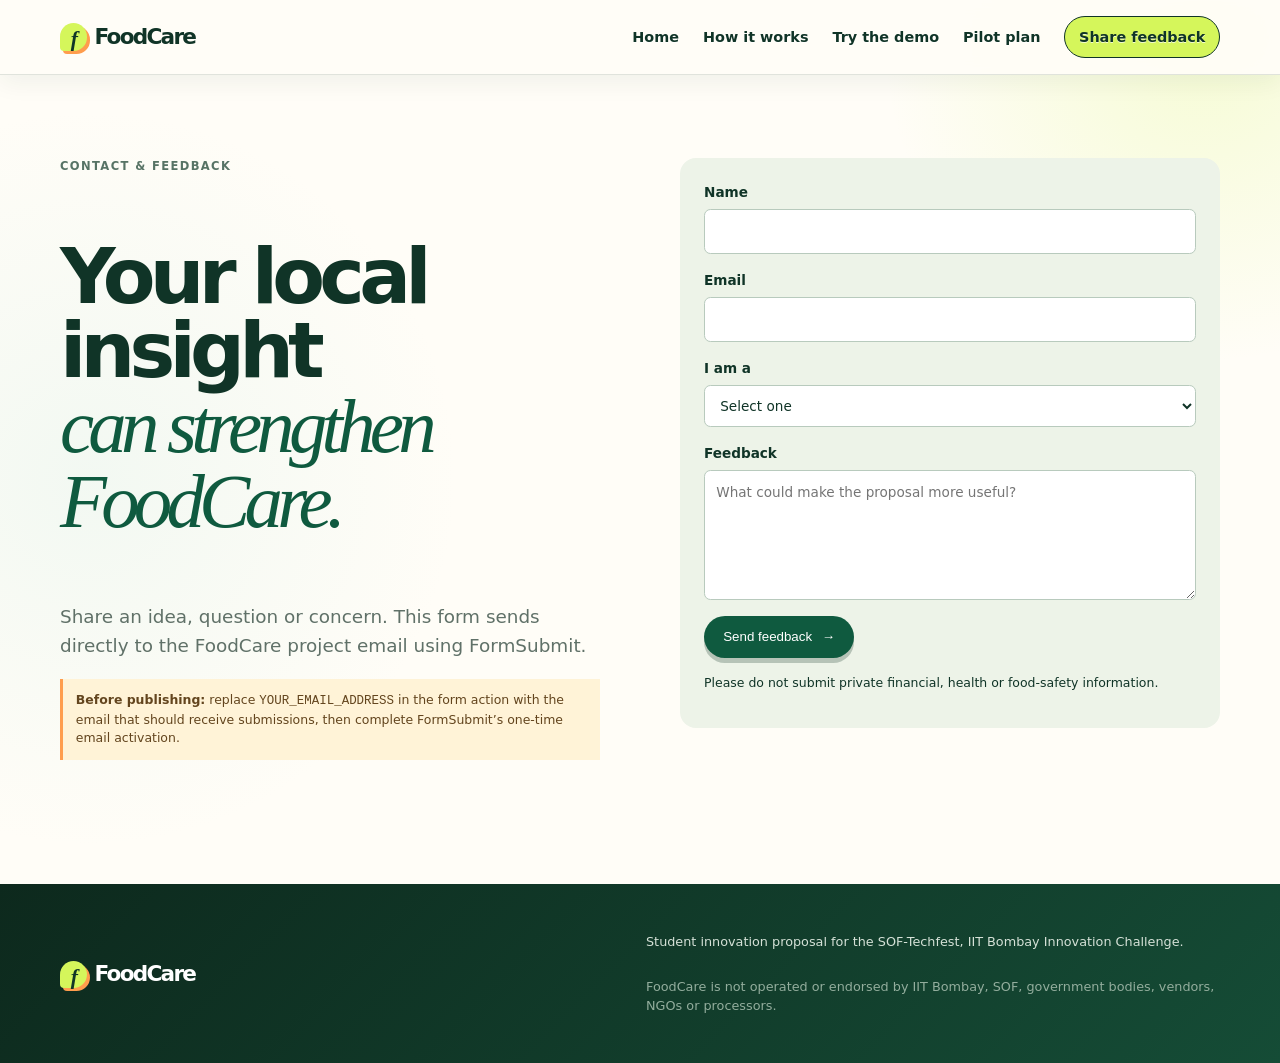
==== contact.html @ f3702c40 "FoodCare Site added" ====
<!doctype html><html lang="en"><head><meta charset="utf-8"><meta name="viewport" content="width=device-width,initial-scale=1"><meta name="description" content="Send feedback about the FoodCare proposal."><title>Contact FoodCare</title><link rel="stylesheet" href="styles.css"></head><body><a class="skip-link" href="#main">Skip to content</a><header class="site-header"><a class="brand" href="index.html"><span class="brand-mark">f</span>FoodCare</a><button class="nav-toggle" type="button" aria-expanded="false" aria-controls="site-nav">Menu</button><nav id="site-nav" aria-label="Main navigation"><a href="how-it-works.html">How it works</a><a href="index.html#demo">Try the demo</a><a href="pilot.html">Pilot plan</a><a class="nav-cta" href="contact.html" aria-current="page">Share feedback</a></nav></header><main id="main"><section class="contact-page section"><div><p class="eyebrow">Contact & feedback</p><h1>Your local insight<br><em>can strengthen FoodCare.</em></h1><p>Share an idea, question or concern. This form sends directly to the FoodCare project email using FormSubmit.</p><p class="form-setup-note"><strong>Before publishing:</strong> replace <code>YOUR_EMAIL_ADDRESS</code> in the form action with the email that should receive submissions, then complete FormSubmit’s one-time email activation.</p></div><form class="feedback-form" action="https://formsubmit.co/YOUR_EMAIL_ADDRESS" method="POST"><input type="hidden" name="_subject" value="New FoodCare website feedback"><input type="hidden" name="_template" value="table"><input type="hidden" name="_next" value="https://byte-coder01.github.io/FoodCare/thank-you.html"><input type="text" name="_honey" class="honeypot" tabindex="-1" autocomplete="off"><label>Name<input name="name" required autocomplete="name"></label><label>Email<input type="email" name="email" required autocomplete="email"></label><label>I am a<select name="role" required><option value="" selected disabled>Select one</option><option>Vendor</option><option>Household member</option><option>Market association member</option><option>Potential partner</option><option>Student or judge</option><option>Other community member</option></select></label><label>Feedback<textarea name="message" required minlength="10" rows="5" placeholder="What could make the proposal more useful?"></textarea></label><button class="button button-primary" type="submit">Send feedback <span aria-hidden="true">→</span></button><p class="form-help">Please do not submit private financial, health or food-safety information.</p></form></section></main><footer><a class="brand" href="index.html"><span class="brand-mark">f</span>FoodCare</a><p>Student innovation proposal for the SOF-Techfest, IIT Bombay Innovation Challenge.</p><p class="footer-note">FoodCare is not operated or endorsed by IIT Bombay, SOF, government bodies, vendors, NGOs or processors.</p></footer><script src="script.js"></script></body></html>
---- styles.css ----
:root{--ink:#163b2a;--green:#1e5a3d;--lime:#c9f34a;--paper:#fbfaf4;--tint:#edf3e8;--orange:#f49a55;--muted:#607168;--line:#d4dfd2;--dark:#123526}*{box-sizing:border-box}html{scroll-behavior:smooth}body{margin:0;background:var(--paper);color:var(--ink);font:16px/1.55 Inter,ui-sans-serif,system-ui,-apple-system,BlinkMacSystemFont,"Segoe UI",sans-serif}a{color:inherit}.skip-link{position:absolute;left:1rem;top:-4rem;background:var(--lime);padding:.6rem 1rem;z-index:9}.skip-link:focus{top:1rem}.site-header{max-width:1240px;margin:auto;padding:1.15rem 2rem;display:flex;align-items:center;justify-content:space-between}.brand{font-size:1.35rem;font-weight:800;text-decoration:none;letter-spacing:-.06em;display:inline-flex;align-items:center;gap:.45rem}.brand-mark{display:grid;place-items:center;width:1.7rem;height:1.7rem;border-radius:50% 50% 50% 15%;background:var(--lime);font-family:Georgia,serif;font-style:italic;color:var(--dark)}nav{display:flex;gap:1.5rem;align-items:center}nav a{text-decoration:none;font-size:.9rem;font-weight:650}.nav-cta{border:1px solid var(--ink);padding:.55rem .85rem;border-radius:99px}.nav-toggle{display:none}.section{padding:7rem max(2rem,calc((100vw - 1160px)/2))}.hero{min-height:610px;display:grid;grid-template-columns:1fr .9fr;align-items:center;gap:3rem;padding-top:3rem}.eyebrow{text-transform:uppercase;letter-spacing:.12em;font-size:.72rem;font-weight:800;color:#577365;margin:0 0 1rem}.hero h1,h2,h3,p{margin-top:0}.hero h1{font-size:clamp(3.2rem,6vw,5.8rem);line-height:.97;letter-spacing:-.075em;margin-bottom:1.6rem}.hero h1 em{font-family:Georgia,serif;font-weight:400;color:var(--green)}h2{font-size:clamp(2.25rem,4vw,3.8rem);letter-spacing:-.06em;line-height:1.03;margin-bottom:1.3rem}h3{font-size:1.25rem;letter-spacing:-.04em}.hero-lede{font-size:1.14rem;max-width:34rem;color:#385246}.hero-actions{display:flex;align-items:center;gap:1.3rem;margin-top:2rem}.button{display:inline-flex;gap:.6rem;align-items:center;justify-content:center;border:0;text-decoration:none;border-radius:99px;padding:.85rem 1.2rem;font:700 .9rem inherit;cursor:pointer}.button-primary{background:var(--green);color:white}.button-primary:hover{background:#123e2b}.button-lime{background:var(--lime);color:var(--dark)}.text-link{font-weight:700;font-size:.9rem}.microcopy{font-size:.8rem;color:var(--muted);margin-top:1rem}.hero-visual{position:relative;min-height:440px;background:#e4efcb;border-radius:52% 48% 43% 57%/48% 42% 58% 52%;overflow:hidden}.sun{position:absolute;width:255px;height:255px;border-radius:50%;background:#f8c262;right:14%;top:13%}.crate{position:absolute;width:250px;height:170px;left:20%;bottom:17%;background:var(--green);border-radius:12px;box-shadow:inset 0 0 0 10px #326c4c,0 16px 0 #143b2a;transform:rotate(-5deg);color:#dff096;font-weight:900;line-height:1;text-align:center;padding-top:80px}.crate i{position:absolute;border-radius:50%}.tomato{width:62px;height:62px;background:#e95d3e;top:15px;left:25px}.pear{width:56px;height:72px;background:#e6cc45;top:1px;left:95px;border-radius:50% 50% 44% 44%!important}.carrot{width:35px;height:100px;background:var(--orange);top:-25px;right:28px;border-radius:50% 50% 20% 20%!important;transform:rotate(25deg)}.leaf{position:absolute;background:var(--green);width:115px;height:45px;border-radius:100% 0 100% 0}.leaf-one{left:6%;top:14%;transform:rotate(40deg)}.leaf-two{right:3%;bottom:12%;transform:rotate(210deg)}.route-pills{position:absolute;right:5%;bottom:6%;display:flex;flex-direction:column;gap:.35rem}.route-pills span{background:var(--paper);padding:.38rem .65rem;border-radius:99px;font-size:.65rem;font-weight:800;letter-spacing:.08em}.section-tint{background:var(--tint)}.section-intro{max-width:700px}.section-intro.center{text-align:center;margin:auto}.section-intro>p:not(.eyebrow){color:var(--muted)}.problem-grid{display:grid;grid-template-columns:1.25fr .75fr;gap:5rem;align-items:end}.large-copy{font:clamp(1.35rem,2.2vw,2rem)/1.35 Georgia,serif;margin:0}.fact-card{border-top:2px solid var(--green);padding-top:1rem}.fact-number{font-size:2.55rem;letter-spacing:-.08em;font-weight:800}.fact-card p{font-size:.86rem;color:var(--muted)}.fact-card a,.source-link{font-weight:800;font-size:.87rem}.route-flow{display:grid;grid-template-columns:1fr auto 1fr auto 1fr;align-items:center;gap:1rem;margin-top:3.5rem}.route-card{min-height:315px;padding:1.7rem;border:1px solid var(--line);border-radius:1.2rem;position:relative}.route-card.rescue{background:#f0f7ce}.route-card.transform{background:#fff0dc}.route-card.regenerate{background:#e1f0e7}.route-no{font-size:.72rem;font-weight:800;color:var(--muted)}.route-icon{font-size:2.6rem;font-family:Georgia,serif;color:var(--green);margin:1.6rem 0}.route-card p{font-size:.9rem;color:#496154}.route-tag{position:absolute;bottom:1.3rem;text-transform:uppercase;font-size:.66rem;letter-spacing:.1em;font-weight:800}.flow-line{font-size:1.7rem;color:#77927f}.section-dark{background:var(--dark);color:#f7f8ee}.section-dark .eyebrow{color:var(--lime)}.demo-head{display:flex;justify-content:space-between;gap:2rem;align-items:end}.demo-head>p{max-width:260px;font-size:.85rem;color:#c9d8cf}.demo-grid{display:grid;grid-template-columns:1fr 1fr;gap:2rem;margin-top:2.5rem}.route-form,.route-result{border:1px solid #487260;border-radius:1rem;padding:1.5rem}.route-form fieldset{border:0;padding:0;margin:0}.route-form legend{font-weight:800;margin-bottom:1rem}.choice-grid{display:grid;gap:.7rem}.choice-grid label{cursor:pointer}.choice-grid input{position:absolute;opacity:0}.choice-grid span{display:block;border:1px solid #5b806f;border-radius:.75rem;padding:.8rem 1rem;line-height:1.25}.choice-grid input:checked+span{border-color:var(--lime);box-shadow:0 0 0 2px var(--lime);background:#214936}.choice-grid small{color:#c9d8cf}.route-form .button{margin-top:1.2rem}.form-message{min-height:1.2rem;color:#ffcf9d;font-size:.85rem;margin:.7rem 0 0}.route-result{background:#194431;display:flex;flex-direction:column}.result-kicker{text-transform:uppercase;letter-spacing:.12em;font-size:.67rem;font-weight:800;color:var(--lime)}.result-empty{margin:auto;text-align:center;max-width:250px;color:#c9d8cf}.result-empty span{display:grid;place-items:center;width:3rem;height:3rem;background:#305c49;border-radius:50%;margin:auto auto 1rem;font-size:1.7rem}.result-route{margin:auto}.result-route h3{font-size:2.7rem;letter-spacing:-.07em;margin:.6rem 0}.result-route p{color:#d4e1d8}.result-route .result-icon{font-size:2rem;color:var(--lime)}.demo-note{font-size:.82rem;color:#c9d8cf;margin:1.4rem 0 0}.steps{list-style:none;padding:0;display:grid;grid-template-columns:repeat(5,1fr);gap:1rem;margin:3rem 0 0}.steps li{border-top:1px solid var(--line);padding-top:1rem}.steps b{font-size:.75rem;color:#638071}.steps h3{margin:.8rem 0 .5rem}.steps p{font-size:.85rem;color:var(--muted)}.two-col{display:grid;grid-template-columns:1fr 1fr;gap:6rem}.revenue-list>div{display:flex;gap:1rem;border-top:1px solid #c9d7c9;padding:1rem 0}.revenue-list span{font-weight:800;color:var(--green)}.revenue-list p{margin:0;font-size:.9rem}.pilot{padding-top:5rem;padding-bottom:5rem}.pilot-card{background:var(--green);color:white;border-radius:1.5rem;padding:clamp(2rem,5vw,4.5rem);display:grid;grid-template-columns:1fr .8fr;gap:4rem}.pilot-card .eyebrow{color:var(--lime)}.pilot-card p{color:#dbe8df}.pilot-measures{border-left:1px solid #5e8b74;padding-left:2rem}.pilot-measures>p{color:white;font-weight:800}.pilot-measures ul{padding:0;margin:0;list-style:none}.pilot-measures li{padding:.55rem 0;border-bottom:1px solid #5e8b74}.pilot-measures span{display:inline-grid;place-items:center;width:1.6rem;height:1.6rem;margin-right:.55rem;border-radius:50%;background:var(--lime);color:var(--dark);font-weight:800;font-size:.75rem}.metrics{display:grid;grid-template-columns:repeat(4,1fr);gap:1px;background:#3d6654;margin-top:3rem}.metrics div{background:var(--dark);padding:1.7rem}.metrics strong{display:block;font-size:3.25rem;letter-spacing:-.08em;color:var(--lime)}.metrics span{font-size:.8rem;color:#c8d6cd}.sources p{font-size:1.1rem}.source-link{display:inline-block;margin-top:1rem}.contact-wrap{display:flex;align-items:center;justify-content:space-between;gap:2rem}.contact-wrap p:not(.eyebrow){max-width:460px;color:var(--muted)}footer{background:#0d291d;color:#d5e1d7;padding:3rem max(2rem,calc((100vw - 1160px)/2));display:grid;grid-template-columns:1fr 1fr;gap:.75rem;font-size:.8rem}footer .brand{color:white;grid-row:span 2}.footer-note{color:#93ad9d;margin:0}a:focus-visible,button:focus-visible,input:focus-visible+span{outline:3px solid var(--orange);outline-offset:3px}@media(max-width:760px){.site-header{padding:1rem 1.25rem;position:relative}.nav-toggle{display:block;background:none;border:1px solid var(--ink);border-radius:99px;padding:.4rem .65rem;font:700 .8rem inherit}nav{display:none;position:absolute;right:1.25rem;top:4rem;background:var(--paper);border:1px solid var(--line);padding:1rem;z-index:3;flex-direction:column;align-items:stretch}.nav-open{display:flex}.section{padding:4.5rem 1.25rem}.hero{grid-template-columns:1fr;padding-top:1.5rem;min-height:auto}.hero h1{font-size:3.35rem}.hero-visual{min-height:330px}.problem-grid,.demo-grid,.two-col,.pilot-card{grid-template-columns:1fr;gap:2rem}.route-flow{grid-template-columns:1fr;gap:0}.flow-line{transform:rotate(90deg);text-align:center;padding:.4rem}.route-card{min-height:240px}.steps{grid-template-columns:1fr 1fr}.demo-head,.contact-wrap{display:block}.demo-head>p{margin-top:1rem}.metrics{grid-template-columns:1fr 1fr}.pilot-measures{border-left:0;border-top:1px solid #5e8b74;padding:1.2rem 0 0}footer{grid-template-columns:1fr}footer .brand{grid-row:auto}.hero-actions{flex-wrap:wrap}}@media(prefers-reduced-motion:reduce){html{scroll-behavior:auto}}
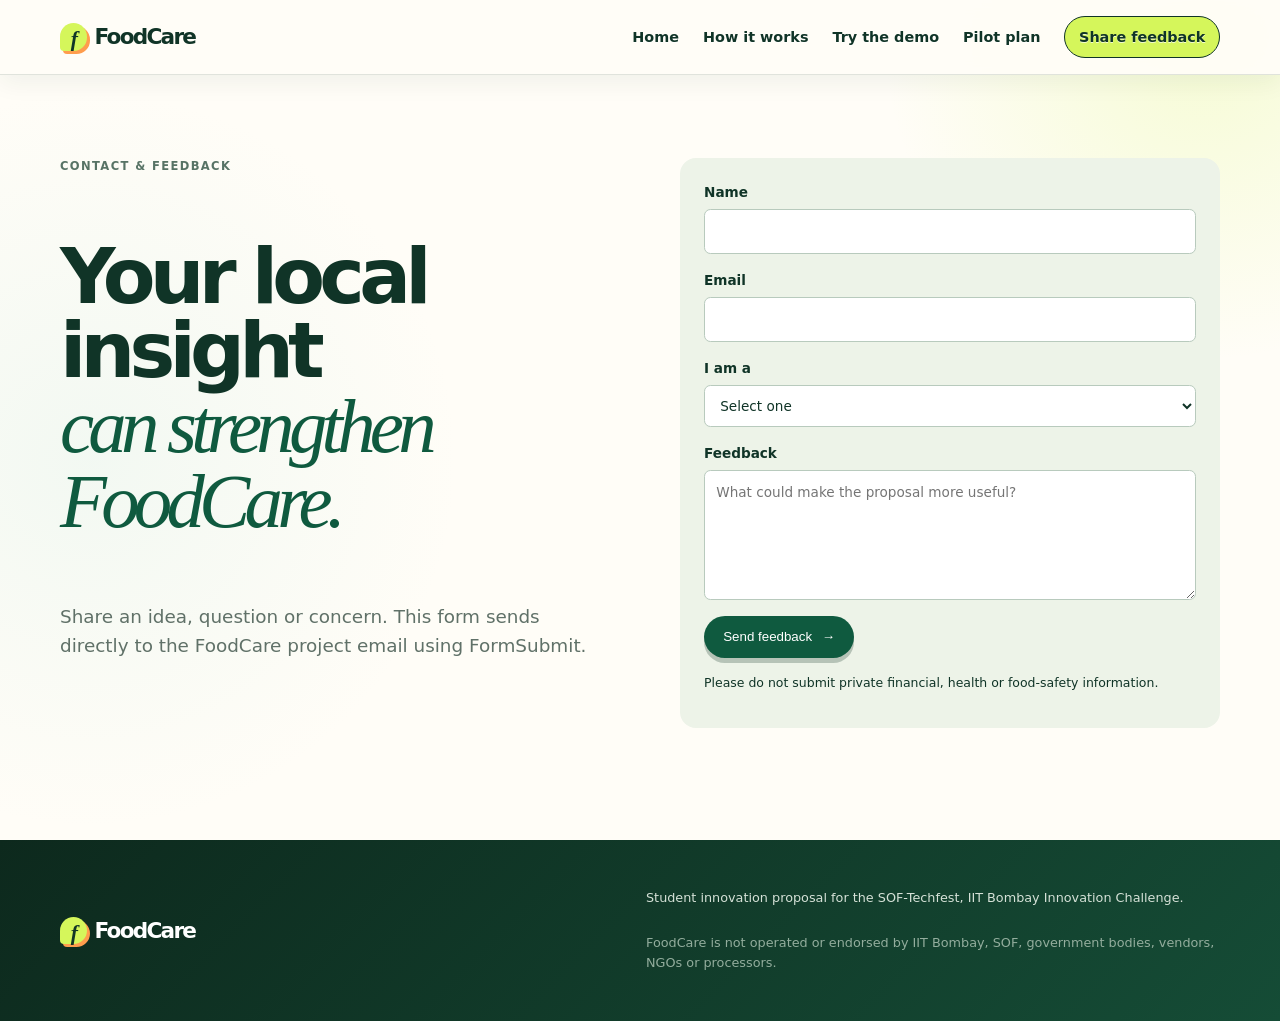
==== commit c7272efe: "Change feedback form action URL Updated form action URL for feedback submissions." ====
--- a/contact.html
+++ b/contact.html
@@ -1 +1 @@
-<!doctype html><html lang="en"><head><meta charset="utf-8"><meta name="viewport" content="width=device-width,initial-scale=1"><meta name="description" content="Send feedback about the FoodCare proposal."><title>Contact FoodCare</title><link rel="stylesheet" href="styles.css"></head><body><a class="skip-link" href="#main">Skip to content</a><header class="site-header"><a class="brand" href="index.html"><span class="brand-mark">f</span>FoodCare</a><button class="nav-toggle" type="button" aria-expanded="false" aria-controls="site-nav">Menu</button><nav id="site-nav" aria-label="Main navigation"><a href="how-it-works.html">How it works</a><a href="index.html#demo">Try the demo</a><a href="pilot.html">Pilot plan</a><a class="nav-cta" href="contact.html" aria-current="page">Share feedback</a></nav></header><main id="main"><section class="contact-page section"><div><p class="eyebrow">Contact & feedback</p><h1>Your local insight<br><em>can strengthen FoodCare.</em></h1><p>Share an idea, question or concern. This form sends directly to the FoodCare project email using FormSubmit.</p><p class="form-setup-note"><strong>Before publishing:</strong> replace <code>YOUR_EMAIL_ADDRESS</code> in the form action with the email that should receive submissions, then complete FormSubmit’s one-time email activation.</p></div><form class="feedback-form" action="https://formsubmit.co/YOUR_EMAIL_ADDRESS" method="POST"><input type="hidden" name="_subject" value="New FoodCare website feedback"><input type="hidden" name="_template" value="table"><input type="hidden" name="_next" value="https://byte-coder01.github.io/FoodCare/thank-you.html"><input type="text" name="_honey" class="honeypot" tabindex="-1" autocomplete="off"><label>Name<input name="name" required autocomplete="name"></label><label>Email<input type="email" name="email" required autocomplete="email"></label><label>I am a<select name="role" required><option value="" selected disabled>Select one</option><option>Vendor</option><option>Household member</option><option>Market association member</option><option>Potential partner</option><option>Student or judge</option><option>Other community member</option></select></label><label>Feedback<textarea name="message" required minlength="10" rows="5" placeholder="What could make the proposal more useful?"></textarea></label><button class="button button-primary" type="submit">Send feedback <span aria-hidden="true">→</span></button><p class="form-help">Please do not submit private financial, health or food-safety information.</p></form></section></main><footer><a class="brand" href="index.html"><span class="brand-mark">f</span>FoodCare</a><p>Student innovation proposal for the SOF-Techfest, IIT Bombay Innovation Challenge.</p><p class="footer-note">FoodCare is not operated or endorsed by IIT Bombay, SOF, government bodies, vendors, NGOs or processors.</p></footer><script src="script.js"></script></body></html>
+<!doctype html><html lang="en"><head><meta charset="utf-8"><meta name="viewport" content="width=device-width,initial-scale=1"><meta name="description" content="Send feedback about the FoodCare proposal."><title>Contact FoodCare</title><link rel="stylesheet" href="styles.css"></head><body><a class="skip-link" href="#main">Skip to content</a><header class="site-header"><a class="brand" href="index.html"><span class="brand-mark">f</span>FoodCare</a><button class="nav-toggle" type="button" aria-expanded="false" aria-controls="site-nav">Menu</button><nav id="site-nav" aria-label="Main navigation"><a href="how-it-works.html">How it works</a><a href="index.html#demo">Try the demo</a><a href="pilot.html">Pilot plan</a><a class="nav-cta" href="contact.html" aria-current="page">Share feedback</a></nav></header><main id="main"><section class="contact-page section"><div><p class="eyebrow">Contact & feedback</p><h1>Your local insight<br><em>can strengthen FoodCare.</em></h1><p>Share an idea, question or concern. This form sends directly to the FoodCare project email using FormSubmit.</p></div><form class="feedback-form" action="https://formsubmit.co/46ee025a867d9c4805c18db1f1cd70fd" method="POST"><input type="hidden" name="_subject" value="New FoodCare website feedback"><input type="hidden" name="_template" value="table"><input type="hidden" name="_next" value="https://byte-coder01.github.io/FoodCare/thank-you.html"><input type="text" name="_honey" class="honeypot" tabindex="-1" autocomplete="off"><label>Name<input name="name" required autocomplete="name"></label><label>Email<input type="email" name="email" required autocomplete="email"></label><label>I am a<select name="role" required><option value="" selected disabled>Select one</option><option>Vendor</option><option>Household member</option><option>Market association member</option><option>Potential partner</option><option>Student or judge</option><option>Other community member</option></select></label><label>Feedback<textarea name="message" required minlength="10" rows="5" placeholder="What could make the proposal more useful?"></textarea></label><button class="button button-primary" type="submit">Send feedback <span aria-hidden="true">→</span></button><p class="form-help">Please do not submit private financial, health or food-safety information.</p></form></section></main><footer><a class="brand" href="index.html"><span class="brand-mark">f</span>FoodCare</a><p>Student innovation proposal for the SOF-Techfest, IIT Bombay Innovation Challenge.</p><p class="footer-note">FoodCare is not operated or endorsed by IIT Bombay, SOF, government bodies, vendors, NGOs or processors.</p></footer><script src="script.js"></script></body></html>
